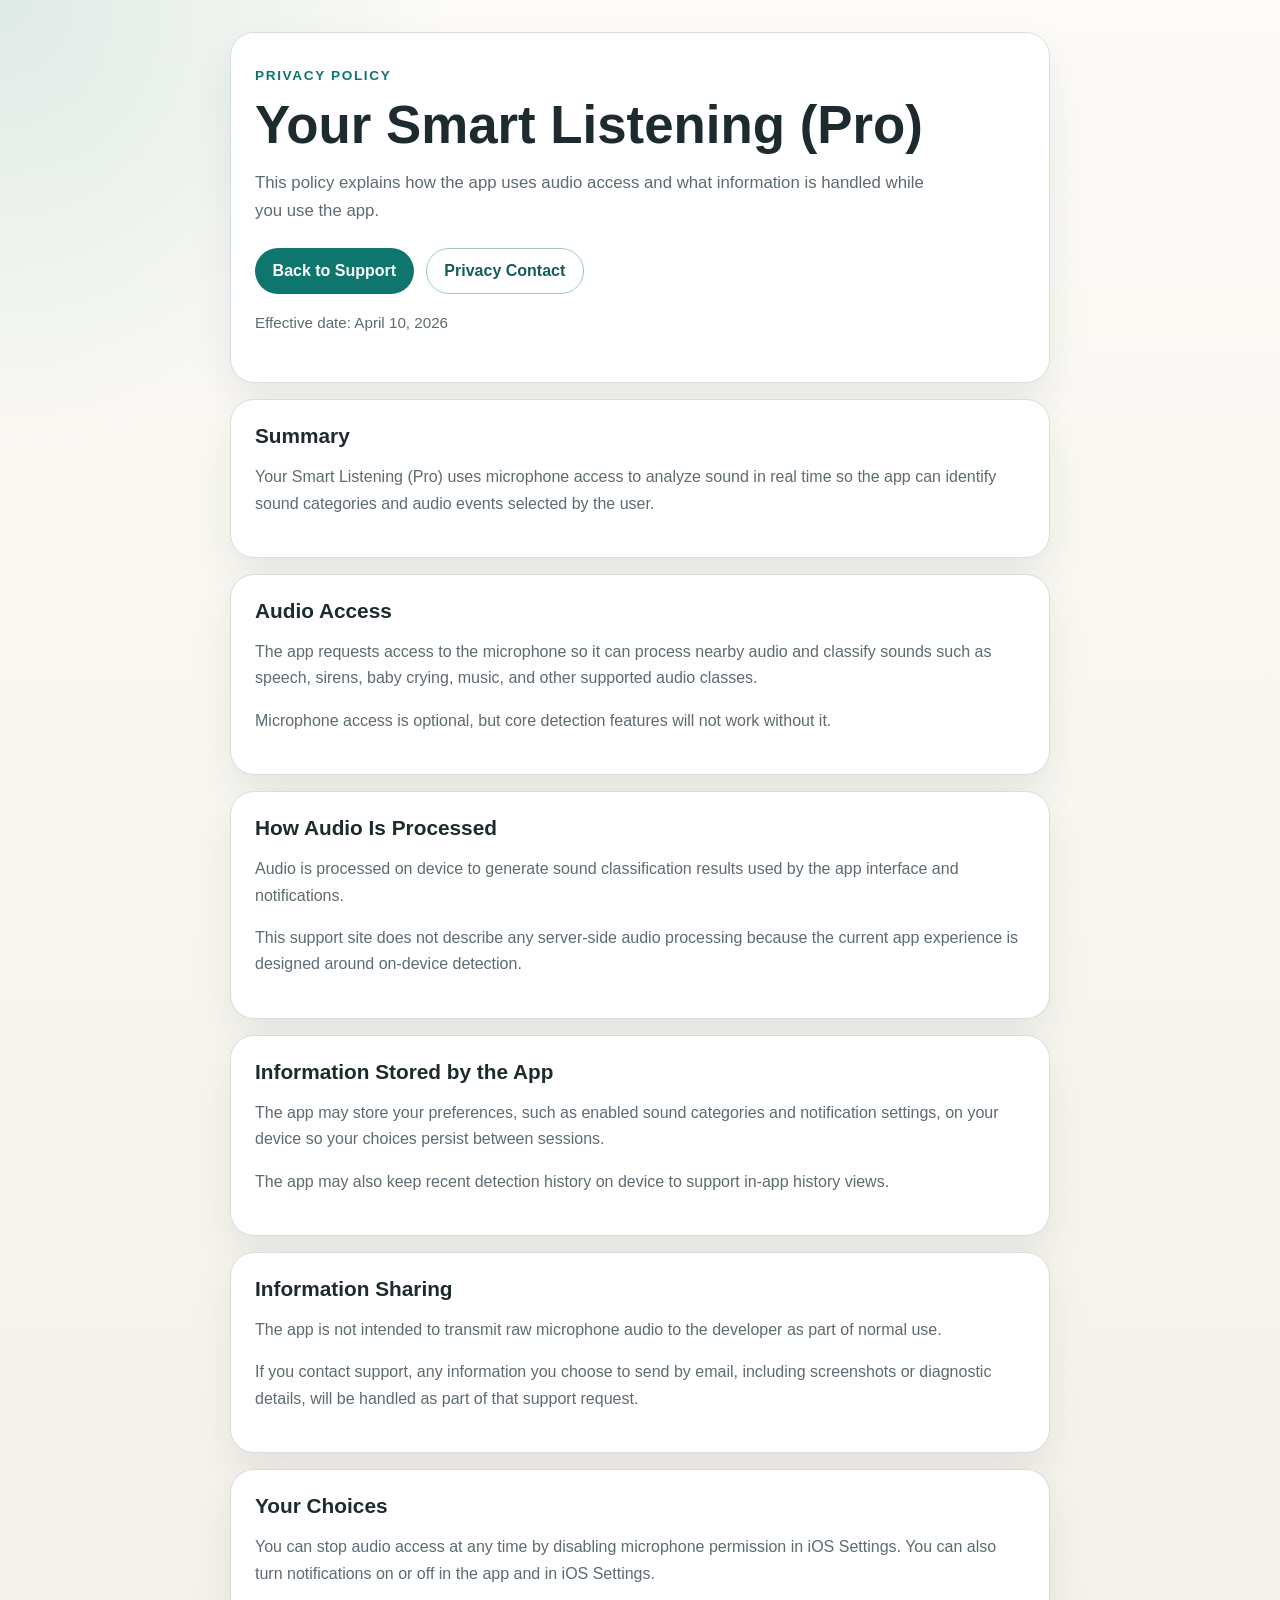
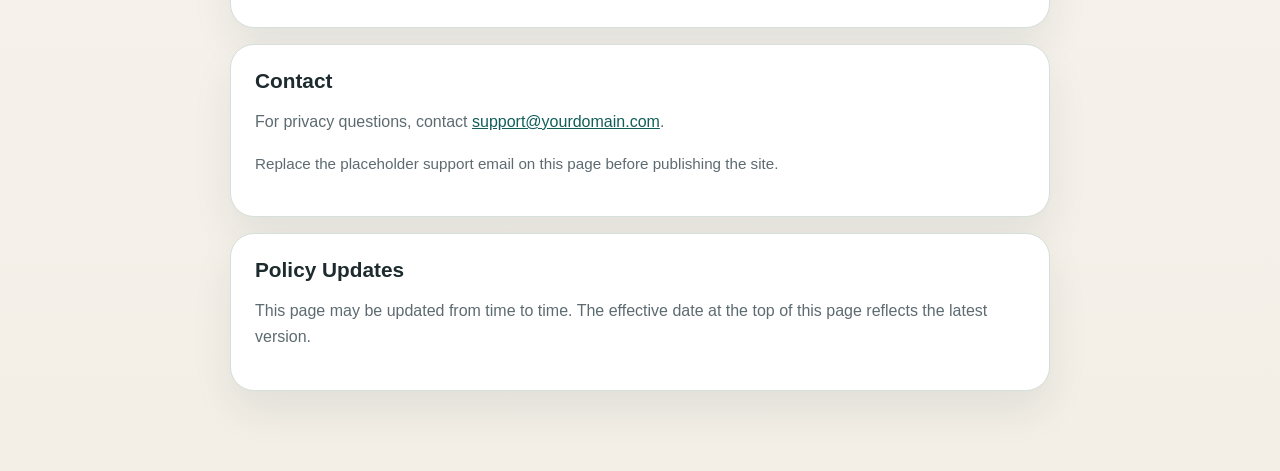
==== privacy.html @ 6106da6c "Initial support site" ====
<!doctype html>
<html lang="en">
<head>
  <meta charset="utf-8">
  <meta name="viewport" content="width=device-width, initial-scale=1">
  <title>Your Smart Listening (Pro) Privacy Policy</title>
  <meta
    name="description"
    content="Privacy Policy for Your Smart Listening (Pro)."
  >
  <meta name="theme-color" content="#0f766e">
  <link rel="icon" href="favicon.svg" type="image/svg+xml">
  <link rel="stylesheet" href="styles.css">
</head>
<body>
  <main class="page">
    <header class="hero card">
      <p class="eyebrow">Privacy Policy</p>
      <h1>Your Smart Listening (Pro)</h1>
      <p class="lede">
        This policy explains how the app uses audio access and what information is handled while
        you use the app.
      </p>
      <div class="actions">
        <a class="button" href="index.html">Back to Support</a>
        <a class="button button-secondary" href="mailto:support@yourdomain.com">Privacy Contact</a>
      </div>
      <p class="meta">Effective date: April 10, 2026</p>
    </header>

    <section class="card">
      <h2>Summary</h2>
      <p>
        Your Smart Listening (Pro) uses microphone access to analyze sound in real time so the app
        can identify sound categories and audio events selected by the user.
      </p>
    </section>

    <section class="card">
      <h2>Audio Access</h2>
      <p>
        The app requests access to the microphone so it can process nearby audio and classify
        sounds such as speech, sirens, baby crying, music, and other supported audio classes.
      </p>
      <p>
        Microphone access is optional, but core detection features will not work without it.
      </p>
    </section>

    <section class="card">
      <h2>How Audio Is Processed</h2>
      <p>
        Audio is processed on device to generate sound classification results used by the app
        interface and notifications.
      </p>
      <p>
        This support site does not describe any server-side audio processing because the current
        app experience is designed around on-device detection.
      </p>
    </section>

    <section class="card">
      <h2>Information Stored by the App</h2>
      <p>
        The app may store your preferences, such as enabled sound categories and notification
        settings, on your device so your choices persist between sessions.
      </p>
      <p>
        The app may also keep recent detection history on device to support in-app history views.
      </p>
    </section>

    <section class="card">
      <h2>Information Sharing</h2>
      <p>
        The app is not intended to transmit raw microphone audio to the developer as part of normal
        use.
      </p>
      <p>
        If you contact support, any information you choose to send by email, including screenshots
        or diagnostic details, will be handled as part of that support request.
      </p>
    </section>

    <section class="card">
      <h2>Your Choices</h2>
      <p>
        You can stop audio access at any time by disabling microphone permission in iOS Settings.
        You can also turn notifications on or off in the app and in iOS Settings.
      </p>
    </section>

    <section class="card">
      <h2>Contact</h2>
      <p>
        For privacy questions, contact
        <a href="mailto:support@yourdomain.com">support@yourdomain.com</a>.
      </p>
      <p class="note">
        Replace the placeholder support email on this page before publishing the site.
      </p>
    </section>

    <section class="card">
      <h2>Policy Updates</h2>
      <p>
        This page may be updated from time to time. The effective date at the top of this page
        reflects the latest version.
      </p>
    </section>
  </main>
</body>
</html>
---- styles.css ----
:root {
  --bg: #f3efe7;
  --paper: #fffdf8;
  --paper-strong: #ffffff;
  --ink: #1d2a2e;
  --muted: #5d6b71;
  --line: #d5dfdc;
  --accent: #0f766e;
  --accent-strong: #115e59;
  --shadow: 0 20px 40px rgba(15, 35, 33, 0.08);
  --radius: 24px;
  --max: 820px;
}

* {
  box-sizing: border-box;
}

html {
  font-size: 16px;
}

body {
  margin: 0;
  font-family: "Avenir Next", Avenir, "Segoe UI", sans-serif;
  color: var(--ink);
  background:
    radial-gradient(circle at top left, rgba(15, 118, 110, 0.12), transparent 28rem),
    linear-gradient(180deg, #fcfbf7 0%, var(--bg) 100%);
}

a {
  color: var(--accent-strong);
}

.page {
  width: min(calc(100% - 2rem), var(--max));
  margin: 0 auto;
  padding: 2rem 0 4rem;
}

.card {
  background: var(--paper-strong);
  border: 1px solid var(--line);
  border-radius: var(--radius);
  box-shadow: var(--shadow);
  padding: 1.5rem;
  margin-bottom: 1rem;
}

.hero {
  padding: 2rem 1.5rem;
}

.eyebrow {
  margin: 0 0 0.75rem;
  font-size: 0.85rem;
  font-weight: 700;
  letter-spacing: 0.12em;
  text-transform: uppercase;
  color: var(--accent);
}

h1,
h2,
h3 {
  margin-top: 0;
}

h1 {
  margin-bottom: 0.75rem;
  font-size: clamp(2rem, 5vw, 3.3rem);
  line-height: 1;
}

h2 {
  margin-bottom: 0.75rem;
  font-size: 1.3rem;
}

h3 {
  margin-bottom: 0.5rem;
  font-size: 1rem;
}

p,
li {
  color: var(--muted);
  line-height: 1.65;
}

ul {
  margin: 0.75rem 0 0;
  padding-left: 1.2rem;
}

.lede {
  max-width: 42rem;
  font-size: 1.05rem;
}

.meta,
.note {
  font-size: 0.95rem;
}

.actions {
  display: flex;
  flex-wrap: wrap;
  gap: 0.75rem;
  margin: 1.5rem 0 1rem;
}

.button {
  display: inline-flex;
  align-items: center;
  justify-content: center;
  min-height: 2.85rem;
  padding: 0.8rem 1.1rem;
  border-radius: 999px;
  background: var(--accent);
  color: #ffffff;
  text-decoration: none;
  font-weight: 700;
}

.button:hover,
.button:focus-visible {
  background: var(--accent-strong);
}

.button-secondary {
  background: transparent;
  color: var(--accent-strong);
  border: 1px solid #9fc8c3;
}

.button-secondary:hover,
.button-secondary:focus-visible {
  background: rgba(15, 118, 110, 0.08);
}

.faq + .faq {
  margin-top: 1.25rem;
  padding-top: 1.25rem;
  border-top: 1px solid var(--line);
}

@media (max-width: 640px) {
  .page {
    width: min(calc(100% - 1rem), var(--max));
    padding-top: 1rem;
  }

  .card,
  .hero {
    padding: 1.25rem;
    border-radius: 20px;
  }
}
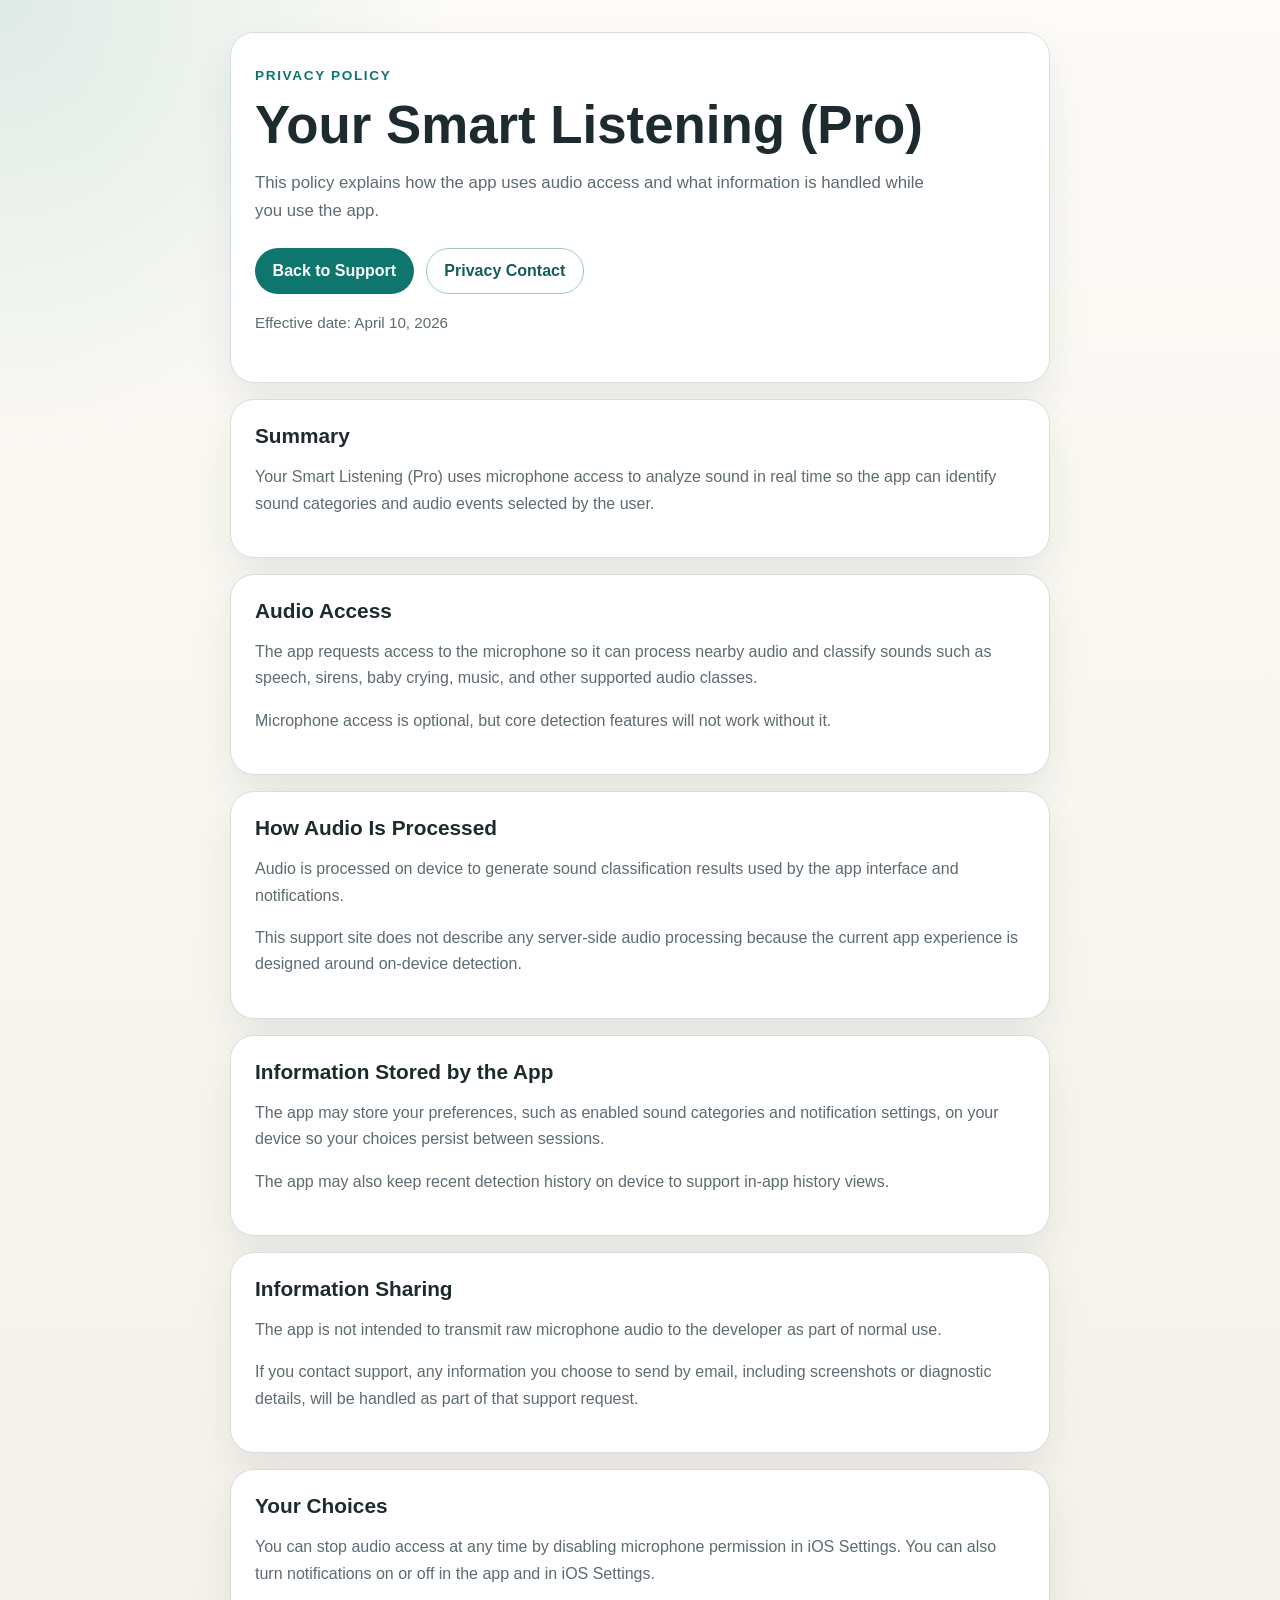
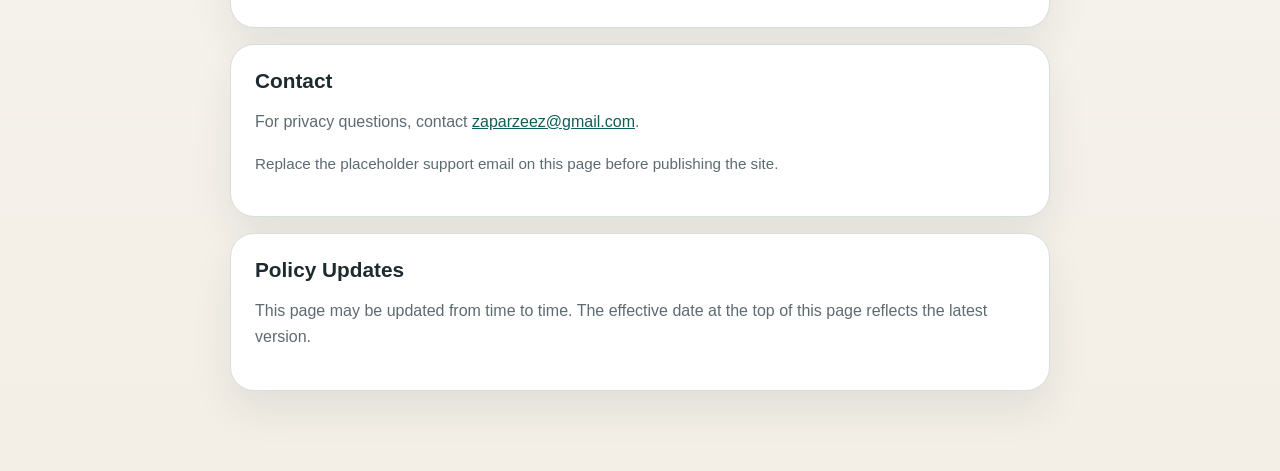
==== commit 5b224cbd: "Update support email" ====
--- a/privacy.html
+++ b/privacy.html
@@ -23,7 +23,7 @@
       </p>
       <div class="actions">
         <a class="button" href="index.html">Back to Support</a>
-        <a class="button button-secondary" href="mailto:support@yourdomain.com">Privacy Contact</a>
+        <a class="button button-secondary" href="mailto:zaparzeez@gmail.com">Privacy Contact</a>
       </div>
       <p class="meta">Effective date: April 10, 2026</p>
     </header>
@@ -94,7 +94,7 @@
       <h2>Contact</h2>
       <p>
         For privacy questions, contact
-        <a href="mailto:support@yourdomain.com">support@yourdomain.com</a>.
+        <a href="mailto:zaparzeez@gmail.com">zaparzeez@gmail.com</a>.
       </p>
       <p class="note">
         Replace the placeholder support email on this page before publishing the site.
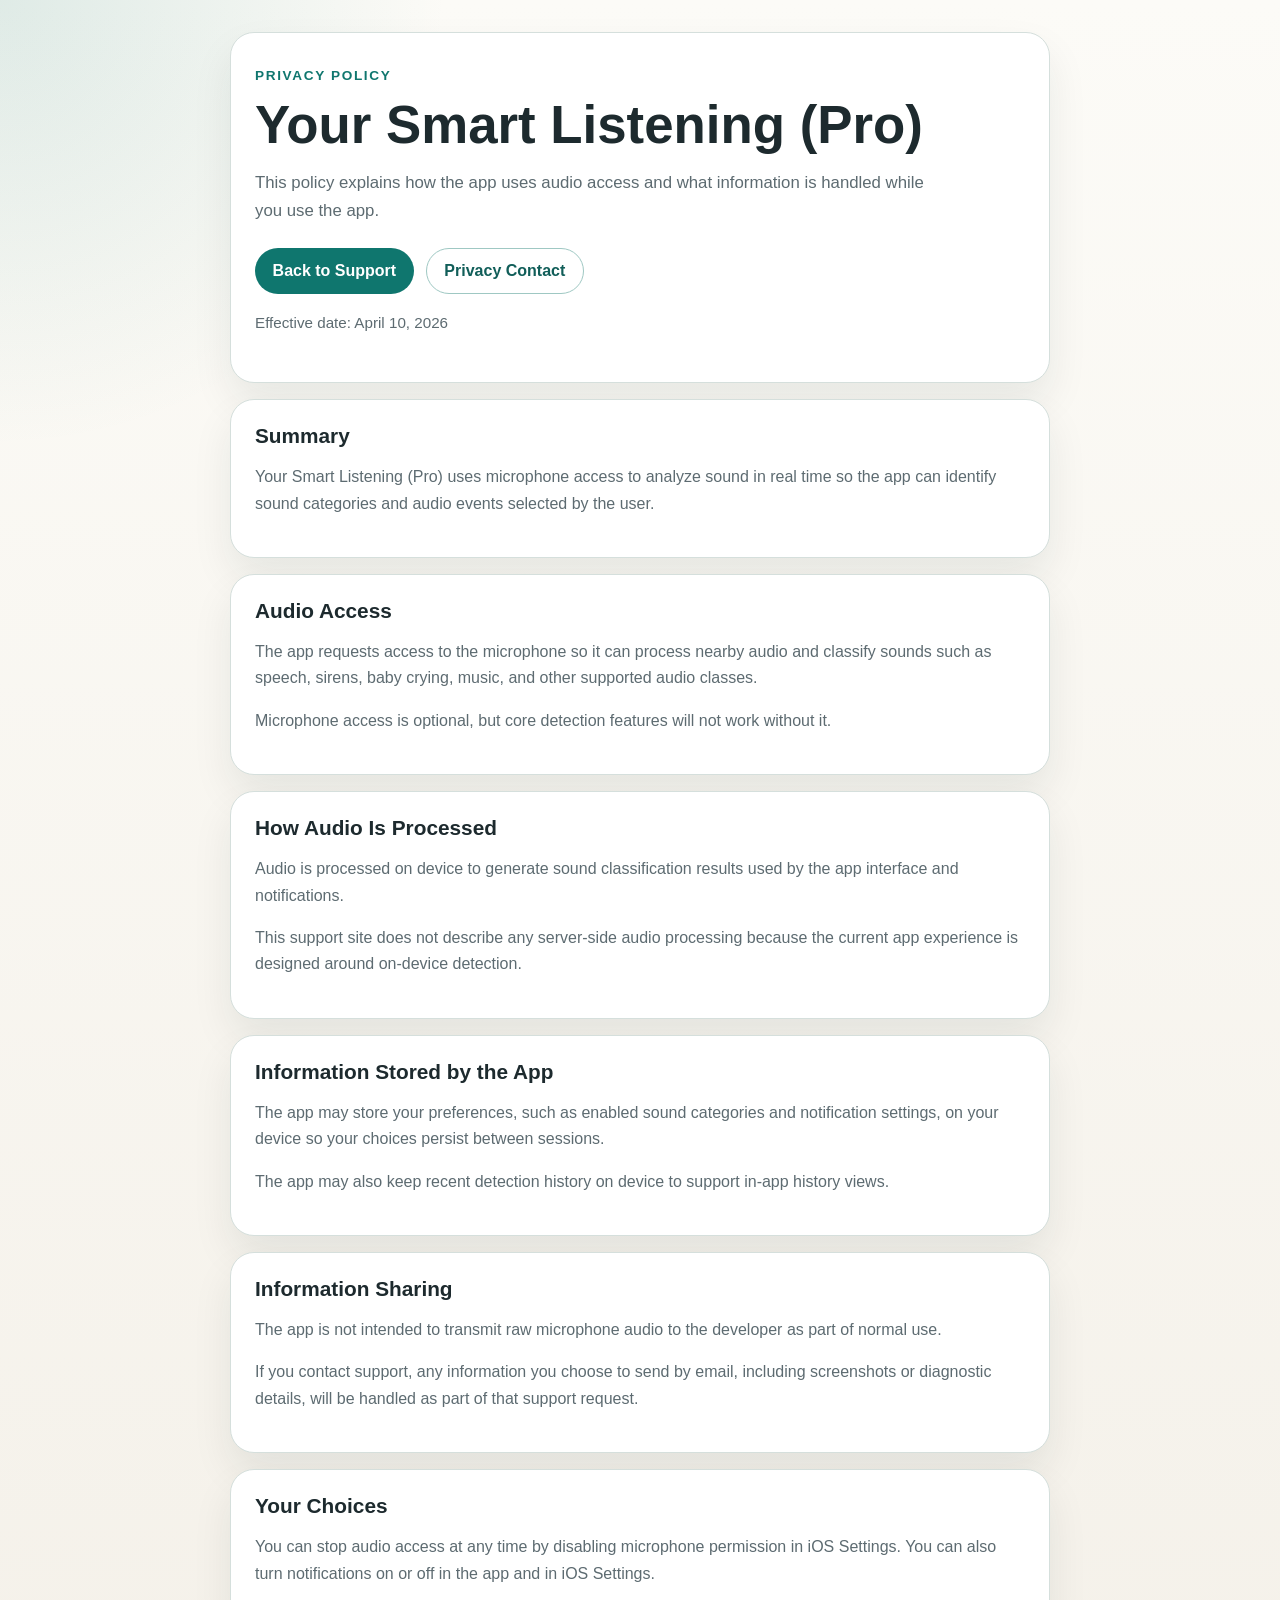
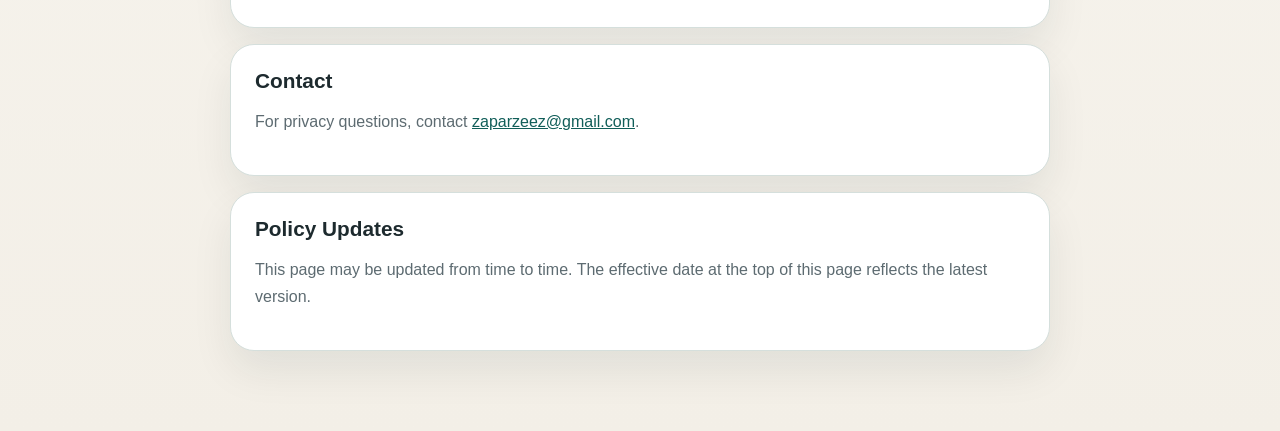
==== commit f5303920: "Remove placeholder support note" ====
--- a/privacy.html
+++ b/privacy.html
@@ -96,9 +96,6 @@
         For privacy questions, contact
         <a href="mailto:zaparzeez@gmail.com">zaparzeez@gmail.com</a>.
       </p>
-      <p class="note">
-        Replace the placeholder support email on this page before publishing the site.
-      </p>
     </section>
 
     <section class="card">
